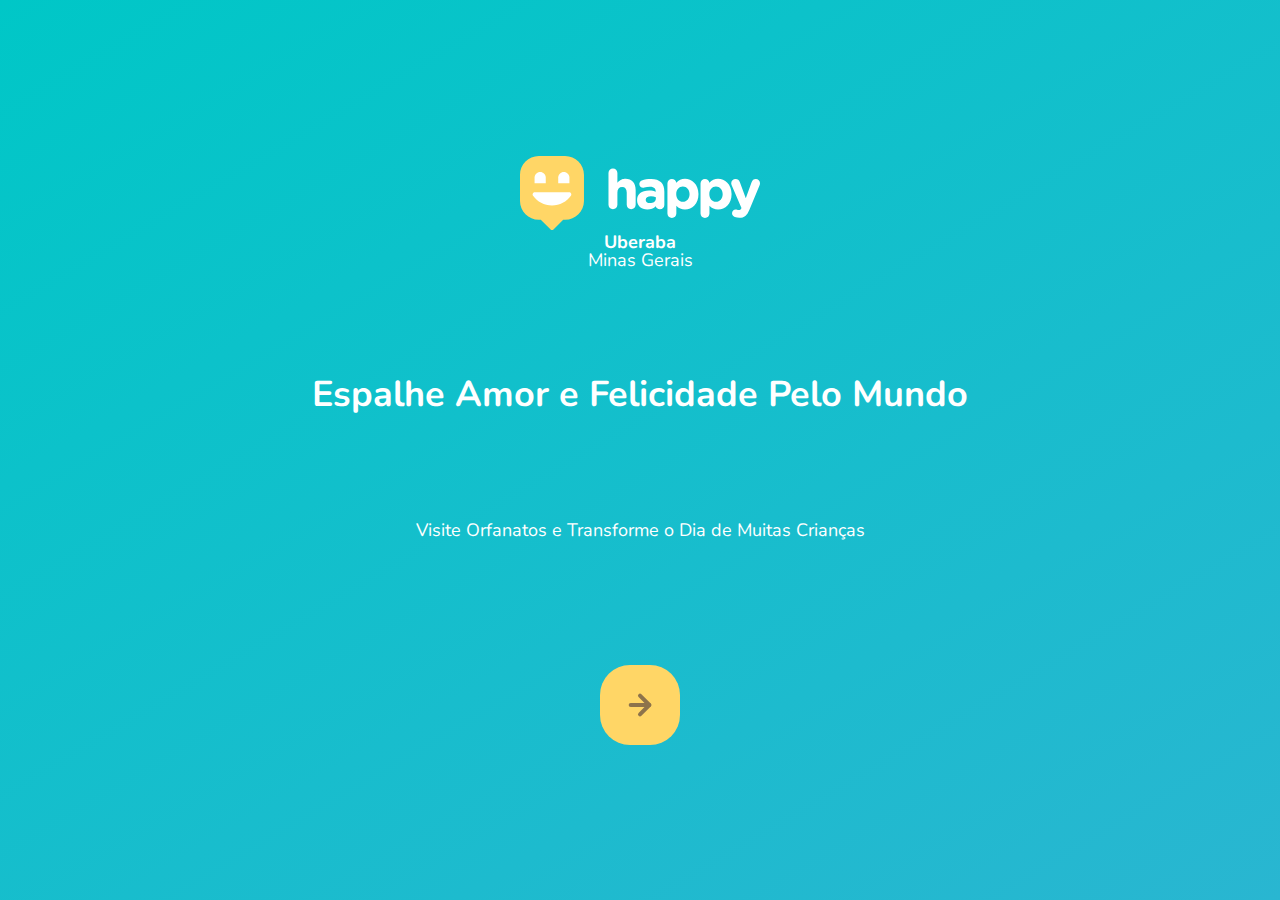
==== index.html @ cf8fa364 "Estrutura Inicial Frontend" ====
<!DOCTYPE html>
<html lang="pt_BR">
  <head>
    <meta charset="UTF-8" />
    <meta name="viewport" content="width=device-width, initial-scale=1.0" />

    <title>Happy</title>

    <link rel="icon" href="./public/images/logo-icon.png" />

    <link rel="stylesheet" href="./public/css/main.css" />
    <link rel="stylesheet" href="./public/css/animations.css" />
    <link rel="stylesheet" href="./public/css/page-landing.css" />
    <link
      href="https://fonts.googleapis.com/css2?family=Nunito:wght@400;600;800&display=swap"
      rel="stylesheet"
    />
  </head>

  <body>
    <div id="page-landing">
      <div id="container">
        <header>
          <img
            class="animate-up"
            id="logo"
            src="./public/images/logo.svg"
            alt="Logomarca do Aplicativo Happy"
          />

          <div class="location animate-up">
            <strong>Uberaba</strong>
            <p>Minas Gerais</p>
          </div>
        </header>

        <main>
          <h1 class="animate-up">Espalhe Amor e Felicidade Pelo Mundo</h1>

          <section class="visit">
            <p class="animate-up">
              Visite Orfanatos e Transforme o Dia de Muitas Crianças
            </p>

            <a href="#" title="Visite Orfanatos" class="animate-up">
              <img src="./public/images/arrow.svg" alt="Ir para o mapa" />
            </a>
          </section>
        </main>
      </div>
    </div>
  </body>
</html>
---- public/css/main.css ----
* {
    margin: 0%;
    padding: 0%;
}

body {
    height: 100vh;
    color: white;
}

:root {
    font-size: 62.5%;
}

body, input, button, textarea {
    /* font-size: 18rem;
    line-height: 1;
    font-weight: 400;
    font-family: 'Nunito', sans-serif;*/
    font: 400 1.8rem/1 "Nunito", sans-serif;
}
---- public/css/animations.css ----
@keyframes up {
    from{
        opacity: 0;
        transform: translateY(16px);
    }

    to{
        opacity: 1;
        transform: translateY(0);
    }
}

.animate-up{
    animation-name: up; 
    animation-duration: 300ms;
    animation-fill-mode: backwards;
}
---- public/css/page-landing.css ----
#page-landing {
    background: linear-gradient(329.54deg, #29b6d1 0%, #00c7c7 100%);
    text-align: center;
    min-height: 100vh;
    display: flex;
    /*align-items: center;*/
}

#container {
    margin: auto;
    width: 90%;
}

.location, h1, .visit p {
    height: 16vh;
}

.visit a {
    width: 8rem;
    height: 8rem;
    background: #ffd666;

    border: none;
    border-radius: 3rem;

    display: flex;
    align-items: center;
    justify-content: center;

    margin: 0 auto;

    transition: background 200ms;
}

.visit a:hover{
    background: #96feff;
}

#logo {
    animation-delay: 50ms;
}

.location {
    animation-delay: 100ms;
}

main h1 {
    animation-delay: 150ms;
}

.visit p {
    animation-delay: 200ms;
}

.visit a {
    animation-delay: 250ms;
}
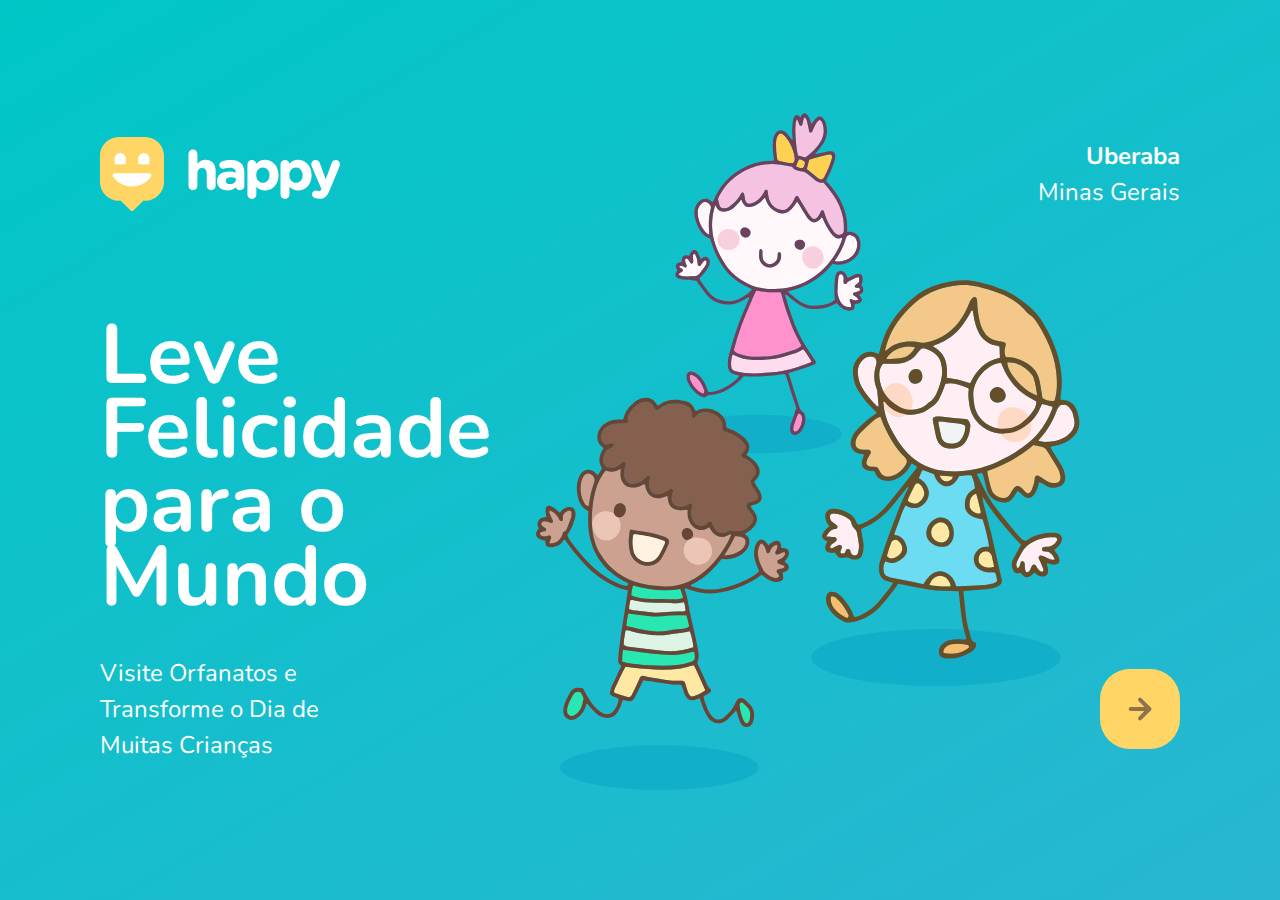
==== commit 70865449: "Adicionando novos arquivos e a Continuação do Projeto" ====
--- a/index.html
+++ b/index.html
@@ -35,14 +35,14 @@
         </header>
 
         <main>
-          <h1 class="animate-up">Espalhe Amor e Felicidade Pelo Mundo</h1>
+          <h1 class="animate-up">Leve Felicidade para o Mundo</h1>
 
           <section class="visit">
             <p class="animate-up">
               Visite Orfanatos e Transforme o Dia de Muitas Crianças
             </p>
 
-            <a href="#" title="Visite Orfanatos" class="animate-up">
+            <a href="orphanages.html" title="Visite Orfanatos" class="animate-up">
               <img src="./public/images/arrow.svg" alt="Ir para o mapa" />
             </a>
           </section>
--- a/public/css/main.css
+++ b/public/css/main.css
@@ -1,11 +1,13 @@
 * {
-    margin: 0%;
-    padding: 0%;
+    margin: 0;
+    padding: 0;
+    box-sizing: border-box;
 }
 
 body {
     height: 100vh;
     color: white;
+    background: #ebf2f5
 }
 
 :root {
@@ -17,5 +19,5 @@
     line-height: 1;
     font-weight: 400;
     font-family: 'Nunito', sans-serif;*/
-    font: 400 1.8rem/1 "Nunito", sans-serif;
+    font: 400 18px/1 "Nunito", sans-serif;
 }--- a/public/css/animations.css
+++ b/public/css/animations.css
@@ -11,8 +11,39 @@
     }
 }
 
+@keyframes right{
+    from{
+        transform: translateX(-100%);
+    }
+
+    to{
+        transform: translateX(0);
+    }
+}
+
+@keyframes appear {
+    from {
+      opacity: 0;
+    }
+  
+    to {
+      opacity: 1;
+    }
+  }
+
 .animate-up{
     animation-name: up; 
     animation-duration: 300ms;
     animation-fill-mode: backwards;
 }
+
+.animate-right{
+    animation-name: right;
+    animation-duration: 300ms;
+}
+
+.animate-appear {
+    animation-name: appear;
+    animation-duration: 300ms;
+    animation-fill-mode: backwards;
+  }--- a/public/css/page-landing.css
+++ b/public/css/page-landing.css
@@ -8,32 +8,11 @@
 
 #container {
     margin: auto;
-    width: 90%;
+    width: min(90%, 112rem);
 }
 
 .location, h1, .visit p {
     height: 16vh;
-}
-
-.visit a {
-    width: 8rem;
-    height: 8rem;
-    background: #ffd666;
-
-    border: none;
-    border-radius: 3rem;
-
-    display: flex;
-    align-items: center;
-    justify-content: center;
-
-    margin: 0 auto;
-
-    transition: background 200ms;
-}
-
-.visit a:hover{
-    background: #96feff;
 }
 
 #logo {
@@ -46,6 +25,7 @@
 
 main h1 {
     animation-delay: 150ms;
+    font-size: clamp(4rem, 8vw, 8.4rem);
 }
 
 .visit p {
@@ -53,5 +33,59 @@
 }
 
 .visit a {
+    width: 8rem;
+    height: 8rem;
+    background: #ffd666;
+    border: none;
+    border-radius: 3rem;
+    display: flex;
+    align-items: center;
+    justify-content: center;
+    margin: 0 auto;
+    transition: background 200ms;
     animation-delay: 250ms;
+}
+
+.visit a:hover {
+    background: #96feff;
+}
+
+@media (min-width: 760px) {
+    #container {
+        padding: 5rem 2rem;
+        background: url("../images/bg.svg") no-repeat 80% / clamp(30rem, 54vw, 56rem);
+    }
+    header {
+        display: flex;
+        align-items: center;
+        justify-content: space-between;
+    }
+    .location, h1, .visit p {
+        height: initial;
+        text-align: initial;
+    }
+    .location {
+        text-align: right;
+        font-size: 2.4rem;
+        line-height: 1.5;
+    }
+    main h1 {
+        font-weight: bold;
+        line-height: .88;
+        margin: clamp(10%, 9vh, 12%) 0 4rem;
+        width: min(300px, 80%);
+    }
+    .visit {
+        display: flex;
+        align-items: center;
+        justify-content: space-between;
+    }
+    .visit p {
+        font-size: 2.4rem;
+        line-height: 1.5;
+        width: clamp(20rem, 20vw, 30rem);
+    }
+    .visit a {
+        margin: initial;
+    }
 }